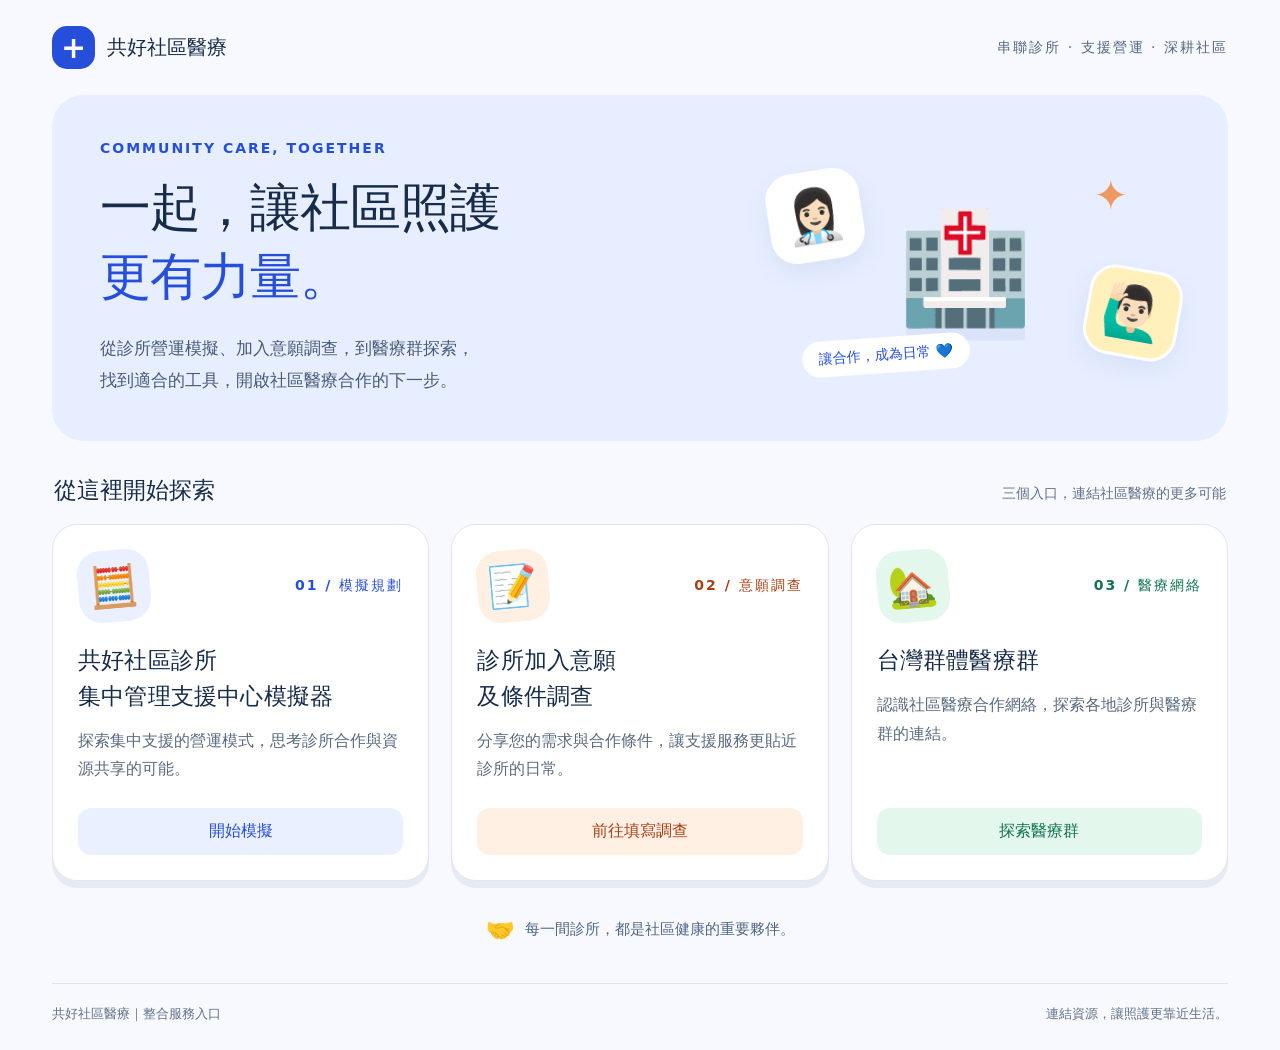
==== index.html @ ea1c5b75 "Add files via upload" ====
<!doctype html>
<html lang="zh-Hant">
<head>
<meta charset="utf-8">
<meta name="viewport" content="width=device-width, initial-scale=1">
<meta name="theme-color" content="#254fda">
<meta name="description" content="共好社區醫療入口：集中管理支援中心模擬器、診所加入意願及條件調查、台灣群體醫療群。">
<title>共好社區醫療｜一起，讓照護更有力量</title>
<link rel="icon" href="data:image/svg+xml,%3Csvg xmlns='http://www.w3.org/2000/svg' viewBox='0 0 64 64'%3E%3Crect width='64' height='64' rx='18' fill='%23254fda'/%3E%3Cpath d='M27 14h10v13h13v10H37v13H27V37H14V27h13z' fill='white'/%3E%3C/svg%3E">
<style>
:root{font-family:system-ui,-apple-system,"Microsoft JhengHei",sans-serif;color:#172c48;background:#f7f9ff;font-synthesis:none}*{box-sizing:border-box}body{margin:0}a{color:inherit}.skip{position:absolute;top:-100px;left:20px;background:white;padding:12px;z-index:5}.skip:focus{top:10px}header{max-width:1240px;margin:auto;padding:26px 32px;display:flex;justify-content:space-between;align-items:center;gap:16px}.brand{display:flex;align-items:center;gap:12px;font-size:20px;font-weight:800}.mark{display:grid;place-items:center;background:#254fda;color:#fff;width:43px;height:43px;border-radius:15px;font-size:30px}.nav-note{font-size:14px;color:#53647d;letter-spacing:2px}main{max-width:1240px;margin:auto;padding:0 32px 40px}.hero{position:relative;overflow:hidden;border-radius:32px;background:#e7eeff;padding:45px 48px;display:grid;grid-template-columns:1.45fr 1fr;align-items:center;gap:28px}.eyebrow{font-size:14px;font-weight:800;letter-spacing:2px;color:#254fda;margin:0 0 18px}.hero h1{font-size:clamp(32px,4vw,51px);line-height:1.35;letter-spacing:-1px;margin:0 0 20px}.hero h1 span{color:#254fda}.intro{font-size:17px;line-height:1.9;color:#475b78;max-width:580px;margin:0}.community{position:relative;text-align:center;min-height:210px;display:flex;align-items:center;justify-content:center}.clinic{font-size:108px;filter:drop-shadow(0 12px 0 #264fa611);animation:bob 5s ease-in-out infinite}.friend{position:absolute;font-size:51px;padding:12px;background:#fff;border:3px solid #fff;border-radius:26px;box-shadow:0 9px 24px #3654a015;transform:rotate(-9deg);left:4%;top:8px}.friend.two{left:auto;right:0;top:105px;background:#fff0bc;transform:rotate(10deg)}.spark{position:absolute;right:12%;top:8px;color:#ed9960;font-size:42px}.pill{position:absolute;bottom:0;left:12%;background:#fff;color:#254fda;padding:9px 17px;border-radius:30px;font-size:14px;font-weight:800;transform:rotate(-4deg)}.section-head{display:flex;align-items:baseline;justify-content:space-between;gap:16px;margin:34px 2px 18px}.section-head h2{margin:0;font-size:23px}.section-head p{margin:0;color:#617087;font-size:14px}.cards{display:grid;grid-template-columns:repeat(3,minmax(0,1fr));gap:22px}.card{--accent:#254fda;--soft:#eaf0ff;display:flex;flex-direction:column;position:relative;text-decoration:none;background:white;border:1px solid #dfe6f0;border-radius:25px;padding:25px;min-height:338px;box-shadow:0 7px 0 #e5eaf5;transition:transform .2s,box-shadow .2s,border-color .2s}.card:hover{transform:translateY(-6px);box-shadow:0 13px 0 var(--soft);border-color:var(--accent)}.card:focus-visible{outline:4px solid var(--accent);outline-offset:5px}.card.orange{--accent:#a94015;--soft:#fff0e3}.card.green{--accent:#137350;--soft:#e3f7ed}.card-top{display:flex;justify-content:space-between;align-items:center;margin-bottom:21px}.icon{width:72px;height:72px;display:grid;place-items:center;background:var(--soft);border-radius:23px;font-size:40px;transform:rotate(-5deg)}.number{color:var(--accent);font-size:14px;font-weight:800;letter-spacing:2px}.card h3{font-size:23px;line-height:1.55;margin:0 0 12px;letter-spacing:.2px}.card p{margin:0 0 24px;color:#5a6a80;font-size:16px;line-height:1.8}.button{display:block;margin-top:auto;background:var(--soft);color:var(--accent);font-weight:800;border-radius:13px;padding:13px 16px;text-align:center;transition:background .2s,color .2s}.card:hover .button{background:var(--accent);color:white}.closing{display:flex;align-items:center;justify-content:center;gap:10px;margin:35px 0 0;color:#526783;font-size:15px}.closing span{font-size:23px}footer{max-width:1176px;margin:0 auto;padding:21px 0 27px;border-top:1px solid #dde4ef;display:flex;justify-content:space-between;color:#617087;font-size:13px;gap:12px}@keyframes bob{0%,100%{transform:translateY(0) rotate(-3deg)}50%{transform:translateY(-8px) rotate(3deg)}}@media(prefers-reduced-motion:reduce){*,*:before,*:after{animation:none!important;transition:none!important}}@media(max-width:900px){.hero{padding:32px;grid-template-columns:1.6fr 1fr}.cards{gap:15px}.card{padding:20px}.card h3{font-size:20px}.friend{font-size:35px;left:0}.clinic{font-size:83px}.pill{left:0}.nav-note{letter-spacing:0}}@media(max-width:700px){header{padding:20px}.brand{font-size:18px}.nav-note{display:none}main{padding:0 20px 26px}.hero{padding:28px 24px;grid-template-columns:1fr;gap:20px}.hero h1{font-size:34px}.community{min-height:170px;width:260px;margin:0 auto}.clinic{font-size:90px}.friend.two{top:65px}.pill{bottom:0}.cards{grid-template-columns:1fr;gap:22px}.card{min-height:0;padding:24px}.card h3{font-size:23px}.card-top{margin-bottom:17px}.section-head{display:block;margin-top:30px}.section-head p{margin-top:8px}.closing{font-size:14px}footer{margin:0 20px;flex-direction:column}.intro{font-size:16px}}
</style>
</head>
<body>
<a class="skip" href="#tools">跳至功能入口</a>
<header><div class="brand"><span class="mark" aria-hidden="true">+</span>共好社區醫療</div><span class="nav-note">串聯診所 · 支援營運 · 深耕社區</span></header>
<main>
<section class="hero" aria-labelledby="title">
<div><p class="eyebrow">COMMUNITY CARE, TOGETHER</p><h1 id="title">一起，讓社區照護<br><span>更有力量。</span></h1><p class="intro">從診所營運模擬、加入意願調查，到醫療群探索，<br>找到適合的工具，開啟社區醫療合作的下一步。</p></div>
<div class="community" role="img" aria-label="診所、醫護人員與社區夥伴的趣味圖示"><span class="friend">👩🏻‍⚕️</span><span class="clinic">🏥</span><span class="friend two">🙋🏻‍♂️</span><span class="spark">✦</span><span class="pill">讓合作，成為日常 💙</span></div>
</section>
<section id="tools" aria-labelledby="tools-title"><div class="section-head"><h2 id="tools-title">從這裡開始探索</h2><p>三個入口，連結社區醫療的更多可能</p></div>
<div class="cards">
<!-- 同網域根目錄路徑；如需跨網域使用，將 href 改為完整網址。 -->
<a class="card" href="/IVD/hub_simulat/"><div class="card-top"><span class="icon" aria-hidden="true">🧮</span><span class="number">01 / 模擬規劃</span></div><h3>共好社區診所<br>集中管理支援中心模擬器</h3><p>探索集中支援的營運模式，思考診所合作與資源共享的可能。</p><span class="button">開始模擬</span></a>
<a class="card orange" href="/IVD/community_clinic_survey/"><div class="card-top"><span class="icon" aria-hidden="true">📝</span><span class="number">02 / 意願調查</span></div><h3>診所加入意願<br>及條件調查</h3><p>分享您的需求與合作條件，讓支援服務更貼近診所的日常。</p><span class="button">前往填寫調查</span></a>
<a class="card green" href="/IVD/clinic_group/"><div class="card-top"><span class="icon" aria-hidden="true">🏡</span><span class="number">03 / 醫療網絡</span></div><h3>台灣群體醫療群</h3><p>認識社區醫療合作網絡，探索各地診所與醫療群的連結。</p><span class="button">探索醫療群</span></a>
</div></section>
<p class="closing"><span aria-hidden="true">🤝</span>每一間診所，都是社區健康的重要夥伴。</p>
</main>
<footer><span>共好社區醫療｜整合服務入口</span><span>連結資源，讓照護更靠近生活。</span></footer>
</body>
</html>
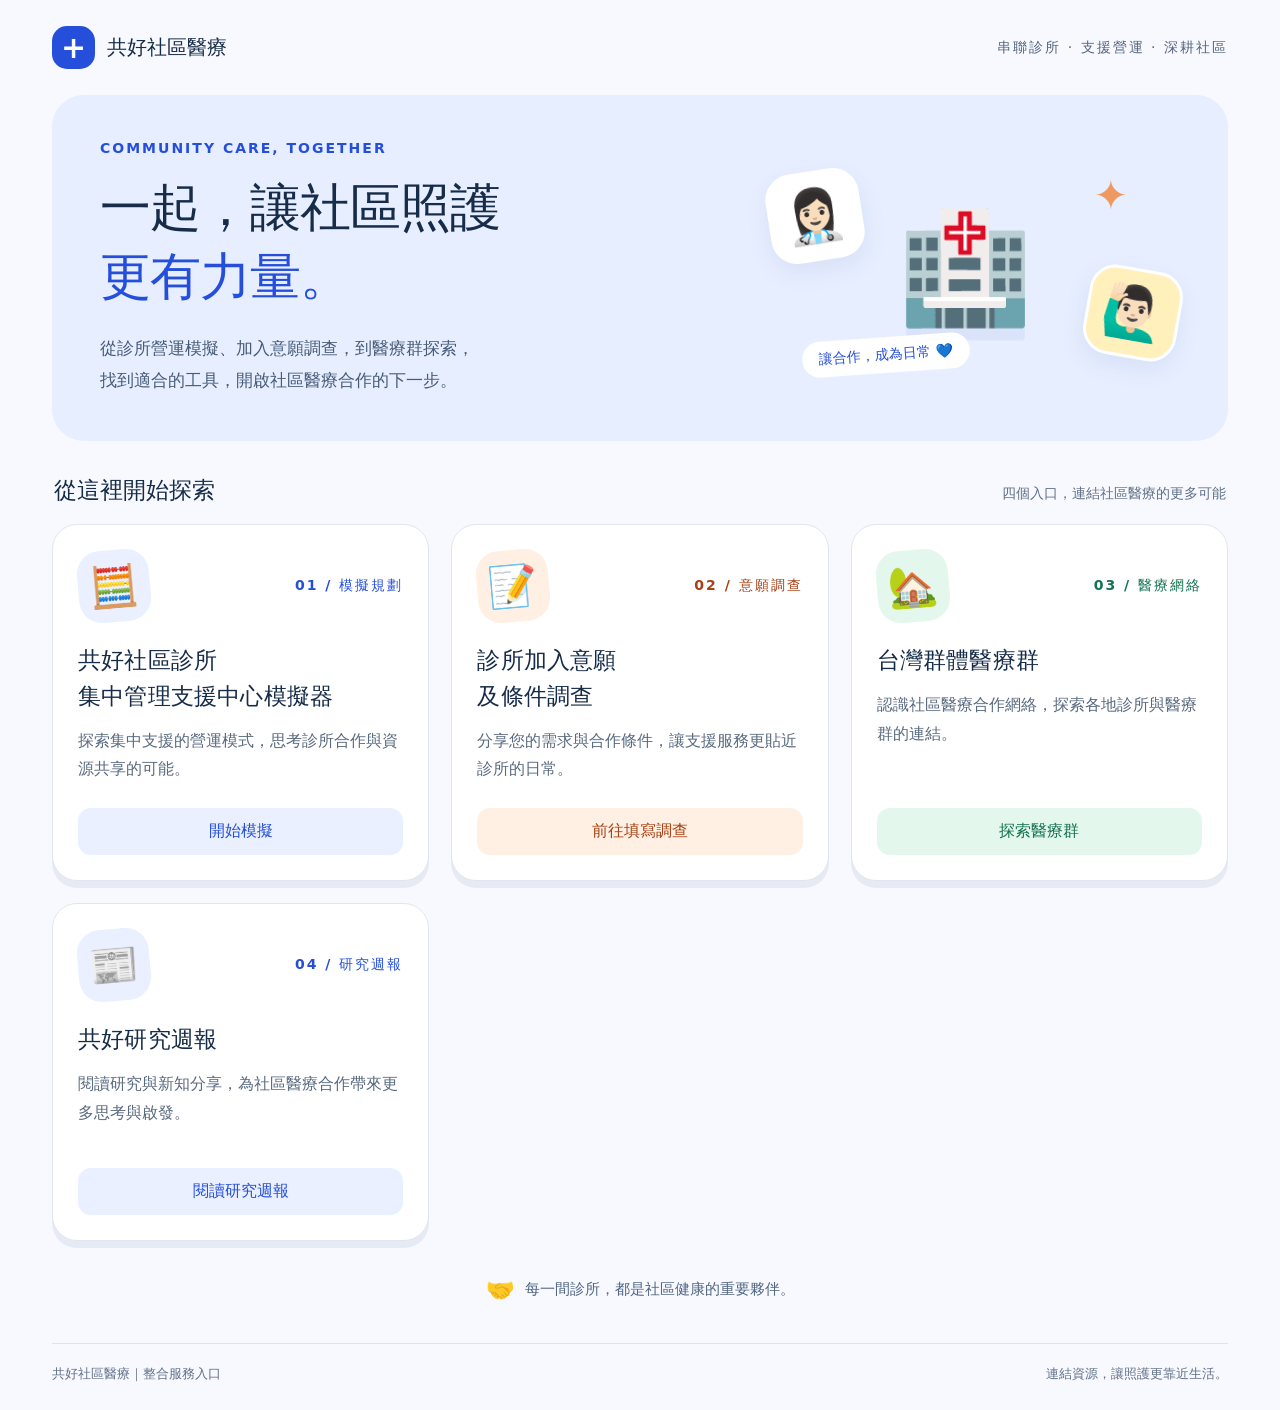
==== commit 30658c38: "Update index.html" ====
--- a/index.html
+++ b/index.html
@@ -19,12 +19,13 @@
 <div><p class="eyebrow">COMMUNITY CARE, TOGETHER</p><h1 id="title">一起，讓社區照護<br><span>更有力量。</span></h1><p class="intro">從診所營運模擬、加入意願調查，到醫療群探索，<br>找到適合的工具，開啟社區醫療合作的下一步。</p></div>
 <div class="community" role="img" aria-label="診所、醫護人員與社區夥伴的趣味圖示"><span class="friend">👩🏻‍⚕️</span><span class="clinic">🏥</span><span class="friend two">🙋🏻‍♂️</span><span class="spark">✦</span><span class="pill">讓合作，成為日常 💙</span></div>
 </section>
-<section id="tools" aria-labelledby="tools-title"><div class="section-head"><h2 id="tools-title">從這裡開始探索</h2><p>三個入口，連結社區醫療的更多可能</p></div>
+<section id="tools" aria-labelledby="tools-title"><div class="section-head"><h2 id="tools-title">從這裡開始探索</h2><p>四個入口，連結社區醫療的更多可能</p></div>
 <div class="cards">
 <!-- 同網域根目錄路徑；如需跨網域使用，將 href 改為完整網址。 -->
 <a class="card" href="/IVD/hub_simulat/"><div class="card-top"><span class="icon" aria-hidden="true">🧮</span><span class="number">01 / 模擬規劃</span></div><h3>共好社區診所<br>集中管理支援中心模擬器</h3><p>探索集中支援的營運模式，思考診所合作與資源共享的可能。</p><span class="button">開始模擬</span></a>
 <a class="card orange" href="/IVD/community_clinic_survey/"><div class="card-top"><span class="icon" aria-hidden="true">📝</span><span class="number">02 / 意願調查</span></div><h3>診所加入意願<br>及條件調查</h3><p>分享您的需求與合作條件，讓支援服務更貼近診所的日常。</p><span class="button">前往填寫調查</span></a>
 <a class="card green" href="/IVD/clinic_group/"><div class="card-top"><span class="icon" aria-hidden="true">🏡</span><span class="number">03 / 醫療網絡</span></div><h3>台灣群體醫療群</h3><p>認識社區醫療合作網絡，探索各地診所與醫療群的連結。</p><span class="button">探索醫療群</span></a>
+<a class="card purple" href="/IVD/weeknews/"><div class="card-top"><span class="icon" aria-hidden="true">📰</span><span class="number">04 / 研究週報</span></div><h3>共好研究週報</h3><p>閱讀研究與新知分享，為社區醫療合作帶來更多思考與啟發。</p><span class="button">閱讀研究週報</span></a>
 </div></section>
 <p class="closing"><span aria-hidden="true">🤝</span>每一間診所，都是社區健康的重要夥伴。</p>
 </main>
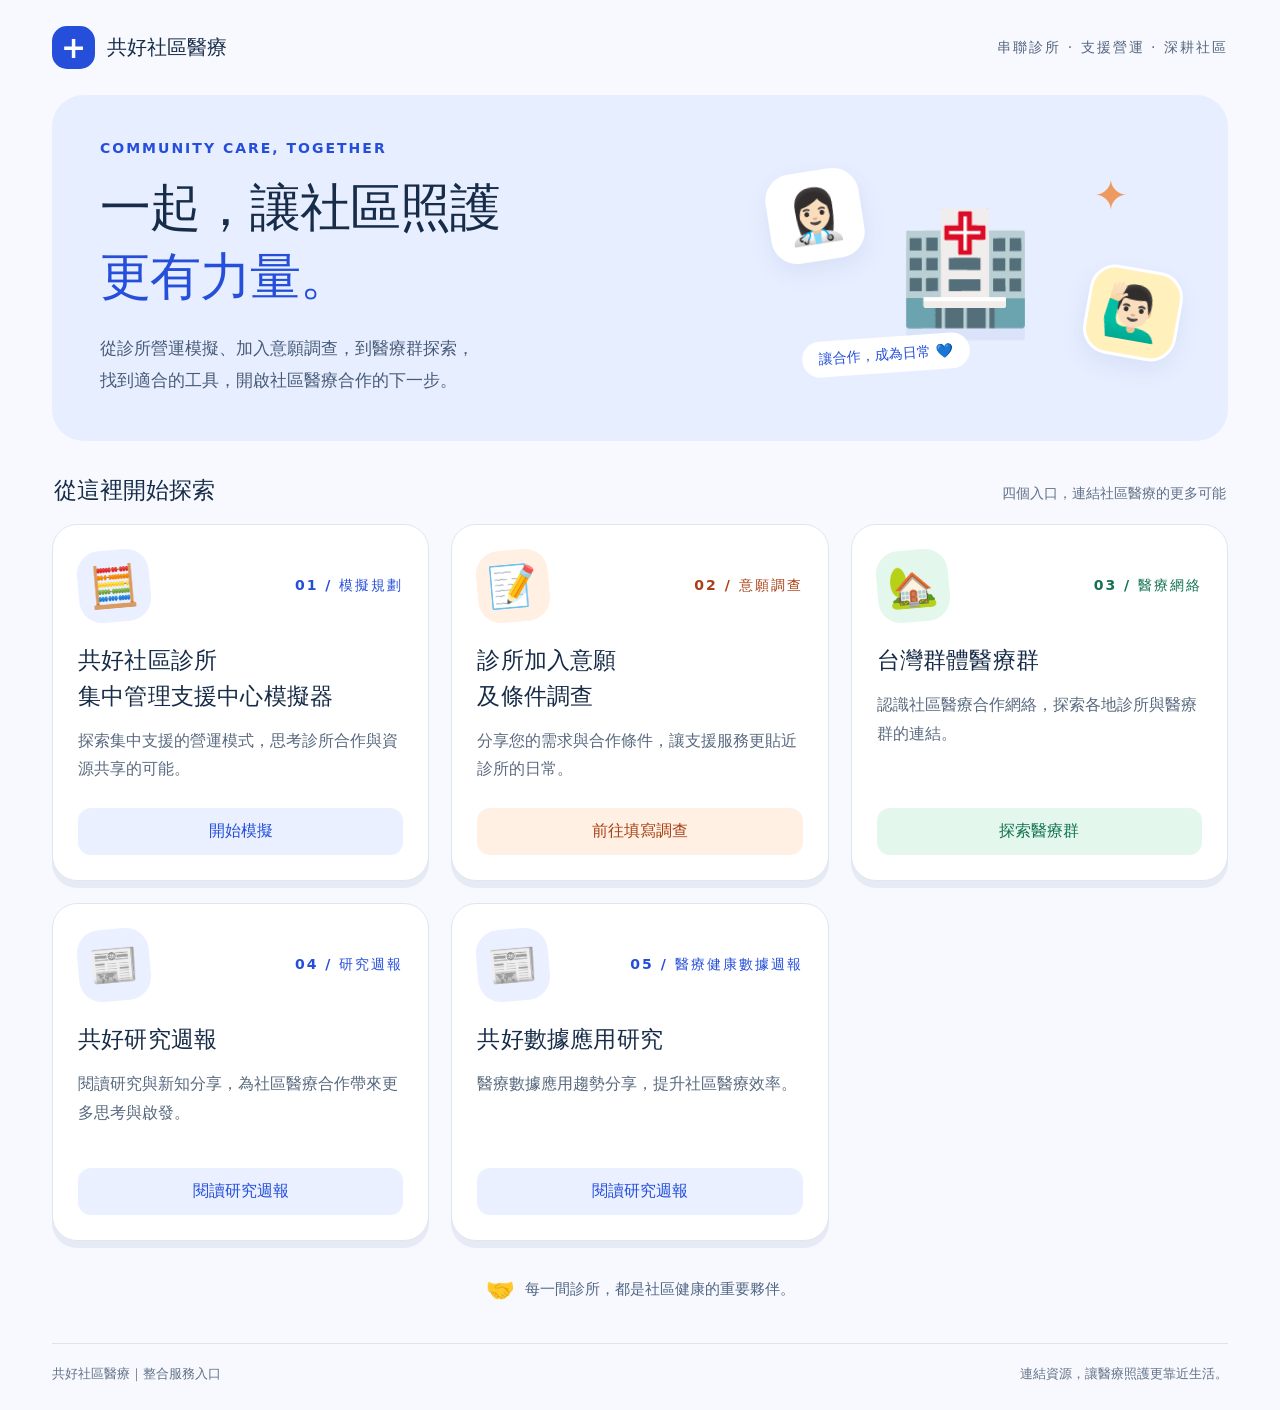
==== commit dee3fa08: "Update index.html" ====
--- a/index.html
+++ b/index.html
@@ -26,9 +26,10 @@
 <a class="card orange" href="/IVD/community_clinic_survey/"><div class="card-top"><span class="icon" aria-hidden="true">📝</span><span class="number">02 / 意願調查</span></div><h3>診所加入意願<br>及條件調查</h3><p>分享您的需求與合作條件，讓支援服務更貼近診所的日常。</p><span class="button">前往填寫調查</span></a>
 <a class="card green" href="/IVD/clinic_group/"><div class="card-top"><span class="icon" aria-hidden="true">🏡</span><span class="number">03 / 醫療網絡</span></div><h3>台灣群體醫療群</h3><p>認識社區醫療合作網絡，探索各地診所與醫療群的連結。</p><span class="button">探索醫療群</span></a>
 <a class="card purple" href="/IVD/weeknews/"><div class="card-top"><span class="icon" aria-hidden="true">📰</span><span class="number">04 / 研究週報</span></div><h3>共好研究週報</h3><p>閱讀研究與新知分享，為社區醫療合作帶來更多思考與啟發。</p><span class="button">閱讀研究週報</span></a>
+<a class="card purple" href="/IVD/FHIRHIS/"><div class="card-top"><span class="icon" aria-hidden="true">📰</span><span class="number">05 / 醫療健康數據週報</span></div><h3>共好數據應用研究</h3><p>醫療數據應用趨勢分享，提升社區醫療效率。</p><span class="button">閱讀研究週報</span></a>  
 </div></section>
 <p class="closing"><span aria-hidden="true">🤝</span>每一間診所，都是社區健康的重要夥伴。</p>
 </main>
-<footer><span>共好社區醫療｜整合服務入口</span><span>連結資源，讓照護更靠近生活。</span></footer>
+<footer><span>共好社區醫療｜整合服務入口</span><span>連結資源，讓醫療照護更靠近生活。</span></footer>
 </body>
 </html>
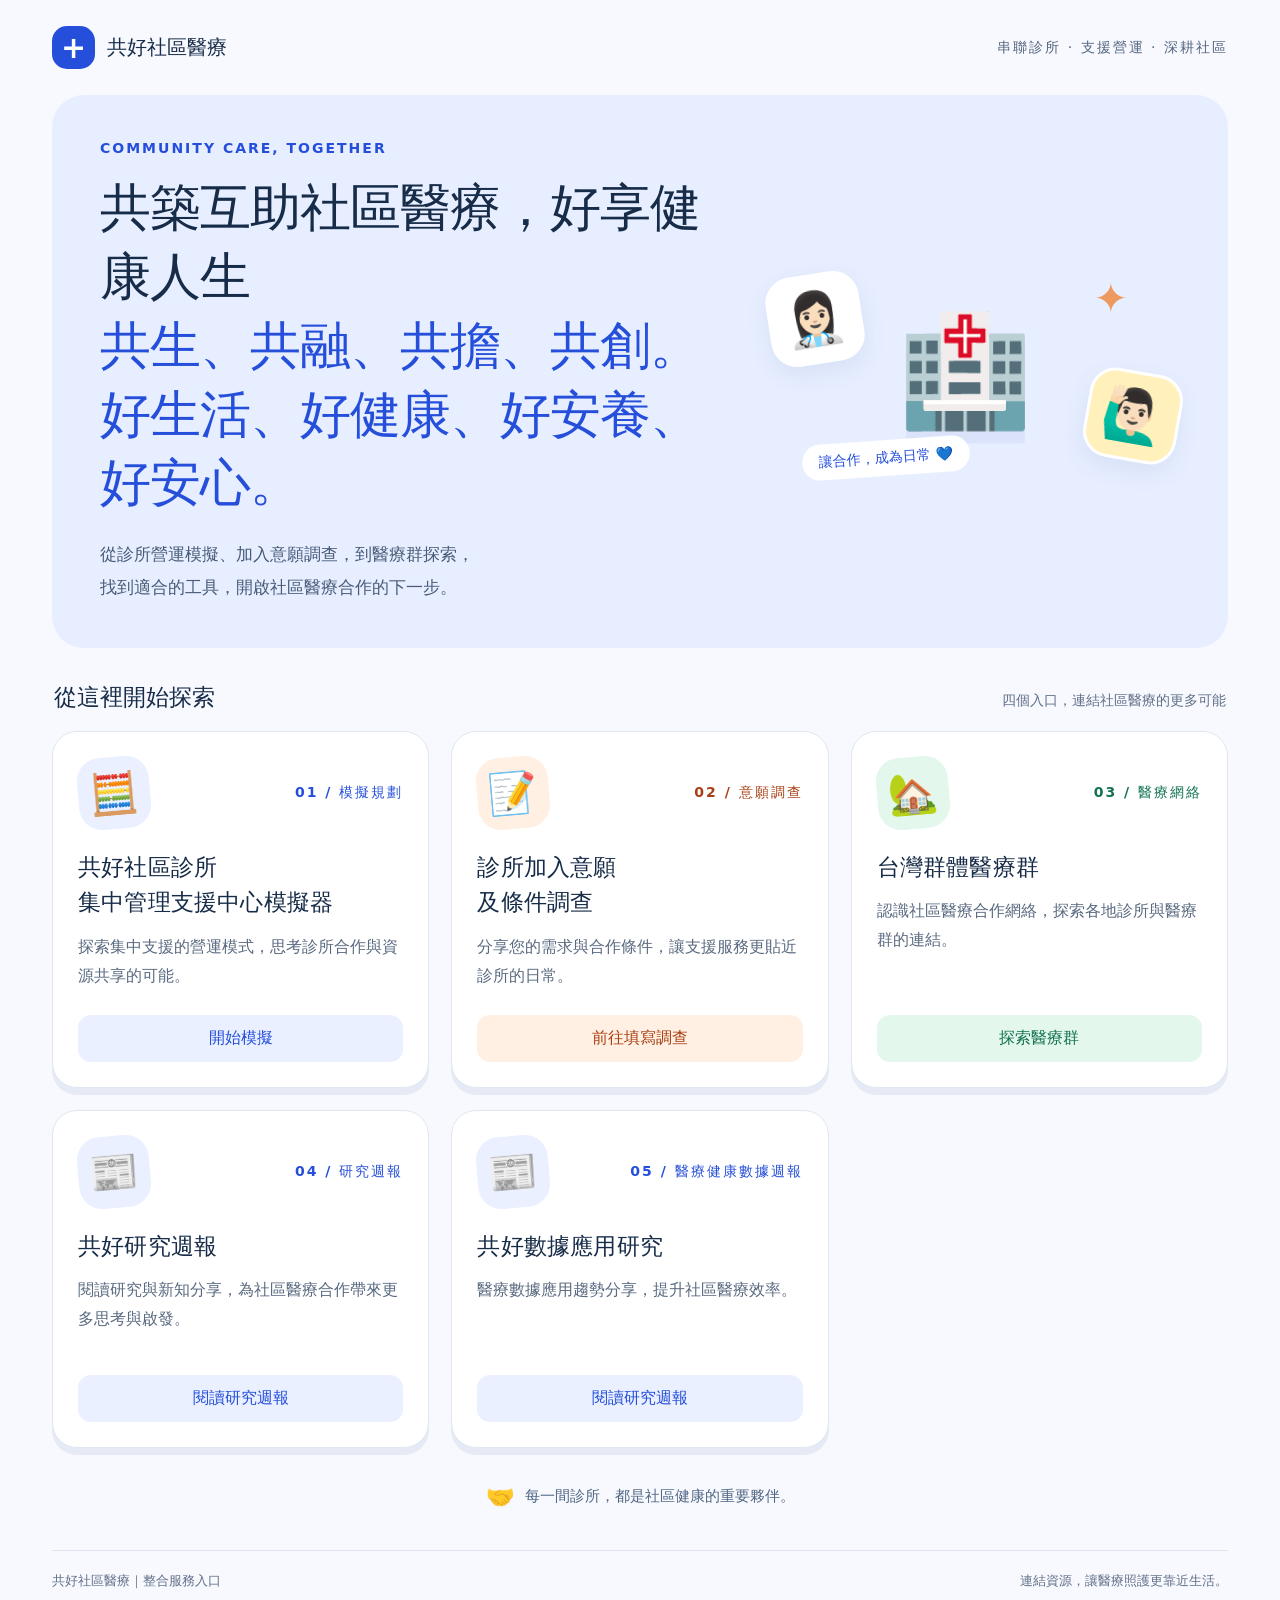
==== commit 69de3150: "Update index.html" ====
--- a/index.html
+++ b/index.html
@@ -5,7 +5,7 @@
 <meta name="viewport" content="width=device-width, initial-scale=1">
 <meta name="theme-color" content="#254fda">
 <meta name="description" content="共好社區醫療入口：集中管理支援中心模擬器、診所加入意願及條件調查、台灣群體醫療群。">
-<title>共好社區醫療｜一起，讓照護更有力量</title>
+<title>共好社區醫療｜共築互助社區醫療，好享健康人生。</title>
 <link rel="icon" href="data:image/svg+xml,%3Csvg xmlns='http://www.w3.org/2000/svg' viewBox='0 0 64 64'%3E%3Crect width='64' height='64' rx='18' fill='%23254fda'/%3E%3Cpath d='M27 14h10v13h13v10H37v13H27V37H14V27h13z' fill='white'/%3E%3C/svg%3E">
 <style>
 :root{font-family:system-ui,-apple-system,"Microsoft JhengHei",sans-serif;color:#172c48;background:#f7f9ff;font-synthesis:none}*{box-sizing:border-box}body{margin:0}a{color:inherit}.skip{position:absolute;top:-100px;left:20px;background:white;padding:12px;z-index:5}.skip:focus{top:10px}header{max-width:1240px;margin:auto;padding:26px 32px;display:flex;justify-content:space-between;align-items:center;gap:16px}.brand{display:flex;align-items:center;gap:12px;font-size:20px;font-weight:800}.mark{display:grid;place-items:center;background:#254fda;color:#fff;width:43px;height:43px;border-radius:15px;font-size:30px}.nav-note{font-size:14px;color:#53647d;letter-spacing:2px}main{max-width:1240px;margin:auto;padding:0 32px 40px}.hero{position:relative;overflow:hidden;border-radius:32px;background:#e7eeff;padding:45px 48px;display:grid;grid-template-columns:1.45fr 1fr;align-items:center;gap:28px}.eyebrow{font-size:14px;font-weight:800;letter-spacing:2px;color:#254fda;margin:0 0 18px}.hero h1{font-size:clamp(32px,4vw,51px);line-height:1.35;letter-spacing:-1px;margin:0 0 20px}.hero h1 span{color:#254fda}.intro{font-size:17px;line-height:1.9;color:#475b78;max-width:580px;margin:0}.community{position:relative;text-align:center;min-height:210px;display:flex;align-items:center;justify-content:center}.clinic{font-size:108px;filter:drop-shadow(0 12px 0 #264fa611);animation:bob 5s ease-in-out infinite}.friend{position:absolute;font-size:51px;padding:12px;background:#fff;border:3px solid #fff;border-radius:26px;box-shadow:0 9px 24px #3654a015;transform:rotate(-9deg);left:4%;top:8px}.friend.two{left:auto;right:0;top:105px;background:#fff0bc;transform:rotate(10deg)}.spark{position:absolute;right:12%;top:8px;color:#ed9960;font-size:42px}.pill{position:absolute;bottom:0;left:12%;background:#fff;color:#254fda;padding:9px 17px;border-radius:30px;font-size:14px;font-weight:800;transform:rotate(-4deg)}.section-head{display:flex;align-items:baseline;justify-content:space-between;gap:16px;margin:34px 2px 18px}.section-head h2{margin:0;font-size:23px}.section-head p{margin:0;color:#617087;font-size:14px}.cards{display:grid;grid-template-columns:repeat(3,minmax(0,1fr));gap:22px}.card{--accent:#254fda;--soft:#eaf0ff;display:flex;flex-direction:column;position:relative;text-decoration:none;background:white;border:1px solid #dfe6f0;border-radius:25px;padding:25px;min-height:338px;box-shadow:0 7px 0 #e5eaf5;transition:transform .2s,box-shadow .2s,border-color .2s}.card:hover{transform:translateY(-6px);box-shadow:0 13px 0 var(--soft);border-color:var(--accent)}.card:focus-visible{outline:4px solid var(--accent);outline-offset:5px}.card.orange{--accent:#a94015;--soft:#fff0e3}.card.green{--accent:#137350;--soft:#e3f7ed}.card-top{display:flex;justify-content:space-between;align-items:center;margin-bottom:21px}.icon{width:72px;height:72px;display:grid;place-items:center;background:var(--soft);border-radius:23px;font-size:40px;transform:rotate(-5deg)}.number{color:var(--accent);font-size:14px;font-weight:800;letter-spacing:2px}.card h3{font-size:23px;line-height:1.55;margin:0 0 12px;letter-spacing:.2px}.card p{margin:0 0 24px;color:#5a6a80;font-size:16px;line-height:1.8}.button{display:block;margin-top:auto;background:var(--soft);color:var(--accent);font-weight:800;border-radius:13px;padding:13px 16px;text-align:center;transition:background .2s,color .2s}.card:hover .button{background:var(--accent);color:white}.closing{display:flex;align-items:center;justify-content:center;gap:10px;margin:35px 0 0;color:#526783;font-size:15px}.closing span{font-size:23px}footer{max-width:1176px;margin:0 auto;padding:21px 0 27px;border-top:1px solid #dde4ef;display:flex;justify-content:space-between;color:#617087;font-size:13px;gap:12px}@keyframes bob{0%,100%{transform:translateY(0) rotate(-3deg)}50%{transform:translateY(-8px) rotate(3deg)}}@media(prefers-reduced-motion:reduce){*,*:before,*:after{animation:none!important;transition:none!important}}@media(max-width:900px){.hero{padding:32px;grid-template-columns:1.6fr 1fr}.cards{gap:15px}.card{padding:20px}.card h3{font-size:20px}.friend{font-size:35px;left:0}.clinic{font-size:83px}.pill{left:0}.nav-note{letter-spacing:0}}@media(max-width:700px){header{padding:20px}.brand{font-size:18px}.nav-note{display:none}main{padding:0 20px 26px}.hero{padding:28px 24px;grid-template-columns:1fr;gap:20px}.hero h1{font-size:34px}.community{min-height:170px;width:260px;margin:0 auto}.clinic{font-size:90px}.friend.two{top:65px}.pill{bottom:0}.cards{grid-template-columns:1fr;gap:22px}.card{min-height:0;padding:24px}.card h3{font-size:23px}.card-top{margin-bottom:17px}.section-head{display:block;margin-top:30px}.section-head p{margin-top:8px}.closing{font-size:14px}footer{margin:0 20px;flex-direction:column}.intro{font-size:16px}}
@@ -16,7 +16,7 @@
 <header><div class="brand"><span class="mark" aria-hidden="true">+</span>共好社區醫療</div><span class="nav-note">串聯診所 · 支援營運 · 深耕社區</span></header>
 <main>
 <section class="hero" aria-labelledby="title">
-<div><p class="eyebrow">COMMUNITY CARE, TOGETHER</p><h1 id="title">一起，讓社區照護<br><span>更有力量。</span></h1><p class="intro">從診所營運模擬、加入意願調查，到醫療群探索，<br>找到適合的工具，開啟社區醫療合作的下一步。</p></div>
+<div><p class="eyebrow">COMMUNITY CARE, TOGETHER</p><h1 id="title">共築互助社區醫療，好享健康人生<br><span>共生、共融、共擔、共創。好生活、好健康、好安養、好安心。</span></h1><p class="intro">從診所營運模擬、加入意願調查，到醫療群探索，<br>找到適合的工具，開啟社區醫療合作的下一步。</p></div>
 <div class="community" role="img" aria-label="診所、醫護人員與社區夥伴的趣味圖示"><span class="friend">👩🏻‍⚕️</span><span class="clinic">🏥</span><span class="friend two">🙋🏻‍♂️</span><span class="spark">✦</span><span class="pill">讓合作，成為日常 💙</span></div>
 </section>
 <section id="tools" aria-labelledby="tools-title"><div class="section-head"><h2 id="tools-title">從這裡開始探索</h2><p>四個入口，連結社區醫療的更多可能</p></div>
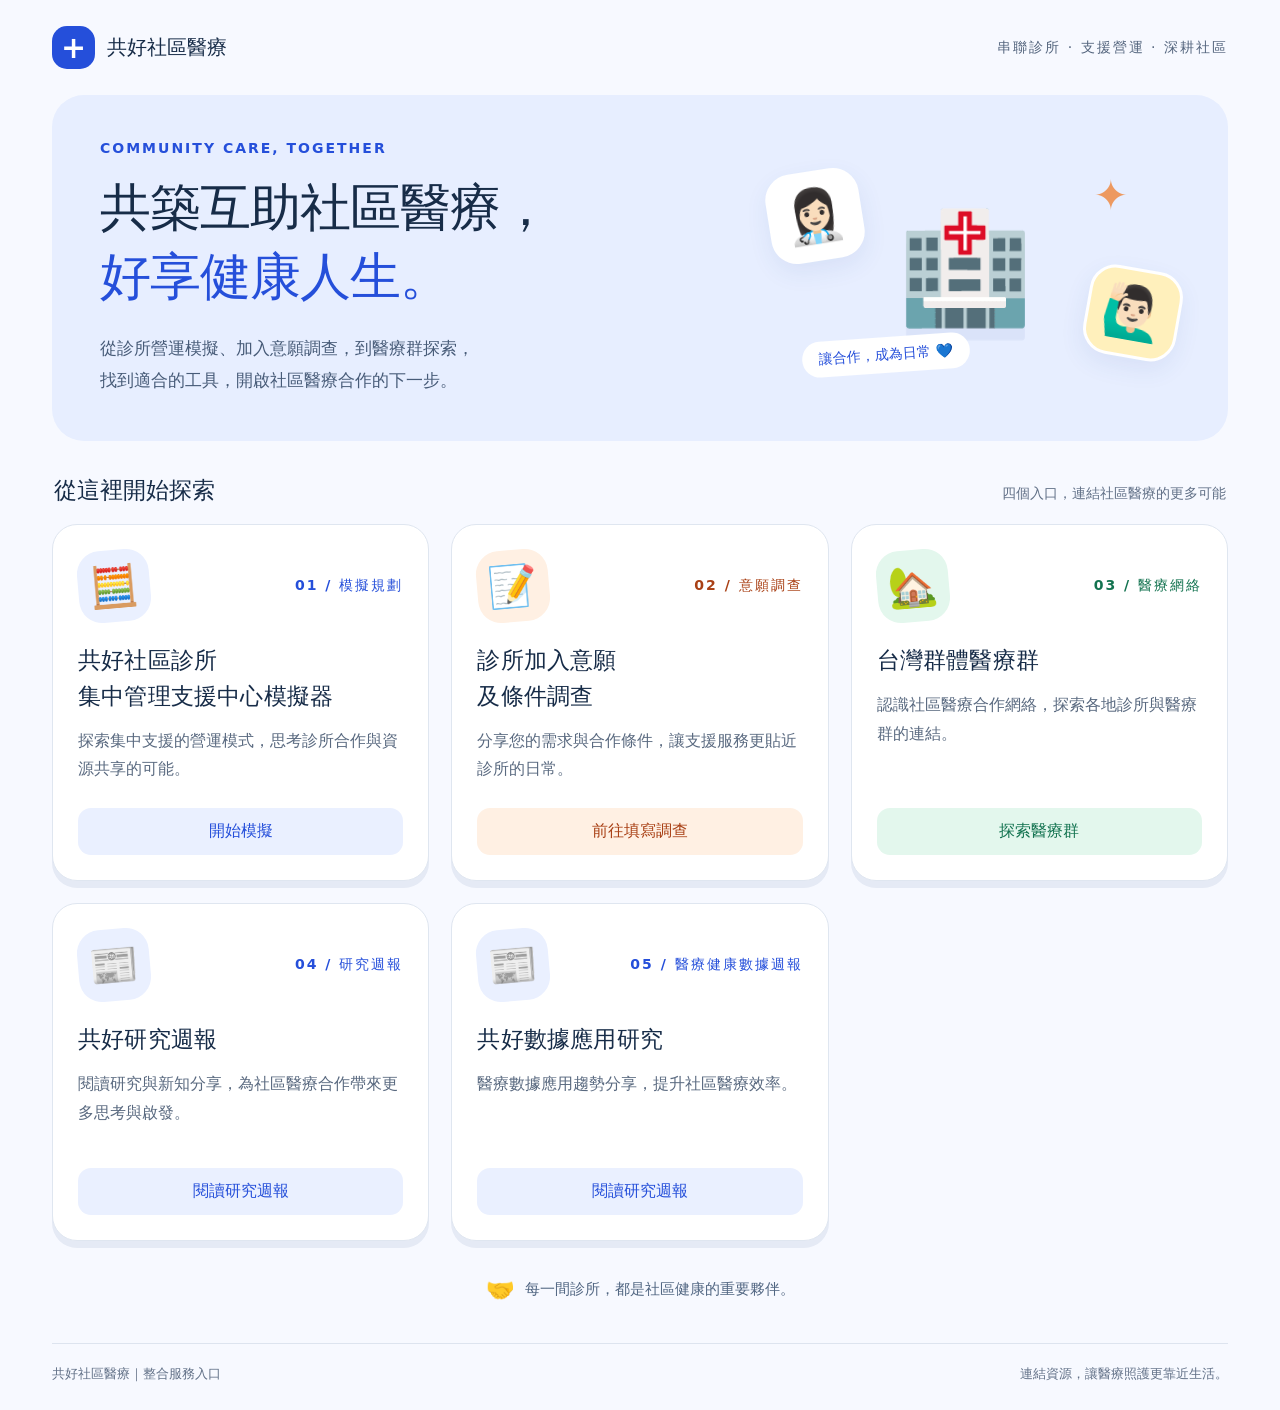
==== commit e73229d4: "Update index.html" ====
--- a/index.html
+++ b/index.html
@@ -16,7 +16,7 @@
 <header><div class="brand"><span class="mark" aria-hidden="true">+</span>共好社區醫療</div><span class="nav-note">串聯診所 · 支援營運 · 深耕社區</span></header>
 <main>
 <section class="hero" aria-labelledby="title">
-<div><p class="eyebrow">COMMUNITY CARE, TOGETHER</p><h1 id="title">共築互助社區醫療，好享健康人生<br><span>共生、共融、共擔、共創。好生活、好健康、好安養、好安心。</span></h1><p class="intro">從診所營運模擬、加入意願調查，到醫療群探索，<br>找到適合的工具，開啟社區醫療合作的下一步。</p></div>
+<div><p class="eyebrow">COMMUNITY CARE, TOGETHER</p><h1 id="title">共築互助社區醫療，<br><span>好享健康人生。</span></h1><p class="intro">從診所營運模擬、加入意願調查，到醫療群探索，<br>找到適合的工具，開啟社區醫療合作的下一步。</p></div>
 <div class="community" role="img" aria-label="診所、醫護人員與社區夥伴的趣味圖示"><span class="friend">👩🏻‍⚕️</span><span class="clinic">🏥</span><span class="friend two">🙋🏻‍♂️</span><span class="spark">✦</span><span class="pill">讓合作，成為日常 💙</span></div>
 </section>
 <section id="tools" aria-labelledby="tools-title"><div class="section-head"><h2 id="tools-title">從這裡開始探索</h2><p>四個入口，連結社區醫療的更多可能</p></div>
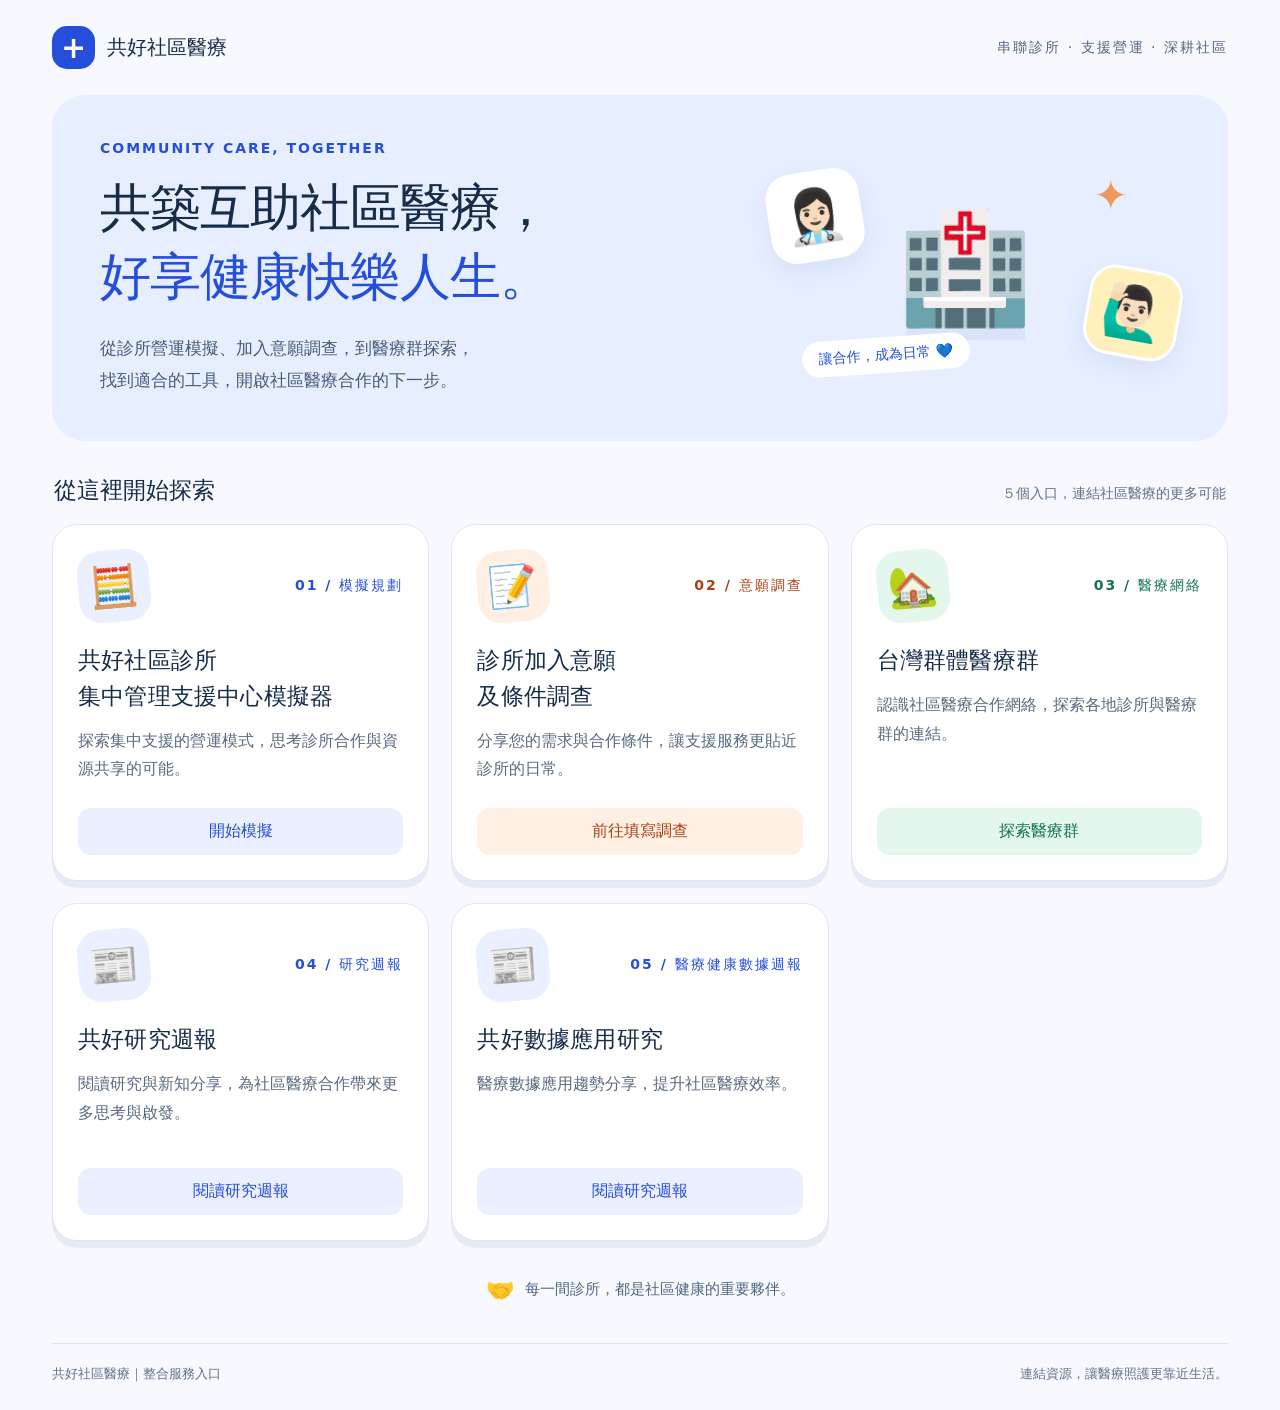
==== commit 199b35e4: "Update index.html" ====
--- a/index.html
+++ b/index.html
@@ -16,10 +16,10 @@
 <header><div class="brand"><span class="mark" aria-hidden="true">+</span>共好社區醫療</div><span class="nav-note">串聯診所 · 支援營運 · 深耕社區</span></header>
 <main>
 <section class="hero" aria-labelledby="title">
-<div><p class="eyebrow">COMMUNITY CARE, TOGETHER</p><h1 id="title">共築互助社區醫療，<br><span>好享健康人生。</span></h1><p class="intro">從診所營運模擬、加入意願調查，到醫療群探索，<br>找到適合的工具，開啟社區醫療合作的下一步。</p></div>
+<div><p class="eyebrow">COMMUNITY CARE, TOGETHER</p><h1 id="title">共築互助社區醫療，<br><span>好享健康快樂人生。</span></h1><p class="intro">從診所營運模擬、加入意願調查，到醫療群探索，<br>找到適合的工具，開啟社區醫療合作的下一步。</p></div>
 <div class="community" role="img" aria-label="診所、醫護人員與社區夥伴的趣味圖示"><span class="friend">👩🏻‍⚕️</span><span class="clinic">🏥</span><span class="friend two">🙋🏻‍♂️</span><span class="spark">✦</span><span class="pill">讓合作，成為日常 💙</span></div>
 </section>
-<section id="tools" aria-labelledby="tools-title"><div class="section-head"><h2 id="tools-title">從這裡開始探索</h2><p>四個入口，連結社區醫療的更多可能</p></div>
+<section id="tools" aria-labelledby="tools-title"><div class="section-head"><h2 id="tools-title">從這裡開始探索</h2><p>５個入口，連結社區醫療的更多可能</p></div>
 <div class="cards">
 <!-- 同網域根目錄路徑；如需跨網域使用，將 href 改為完整網址。 -->
 <a class="card" href="/IVD/hub_simulat/"><div class="card-top"><span class="icon" aria-hidden="true">🧮</span><span class="number">01 / 模擬規劃</span></div><h3>共好社區診所<br>集中管理支援中心模擬器</h3><p>探索集中支援的營運模式，思考診所合作與資源共享的可能。</p><span class="button">開始模擬</span></a>
